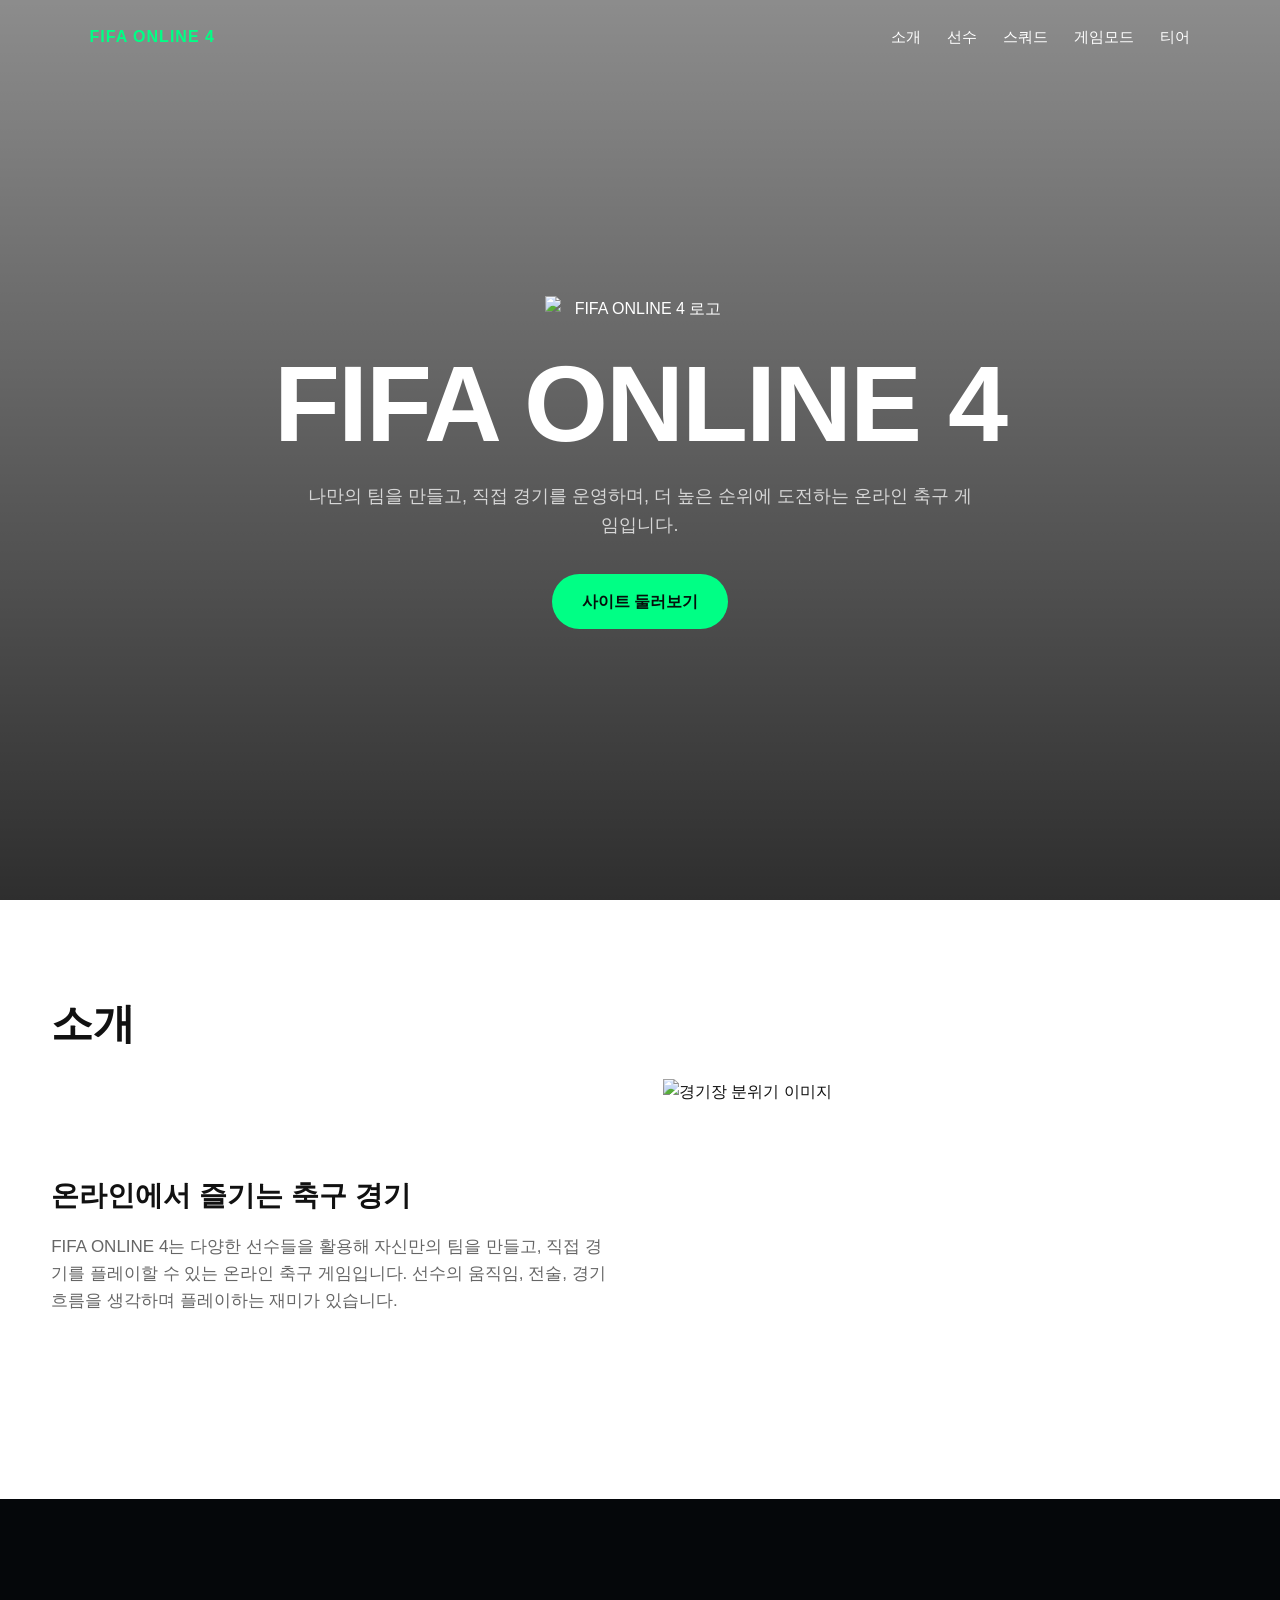
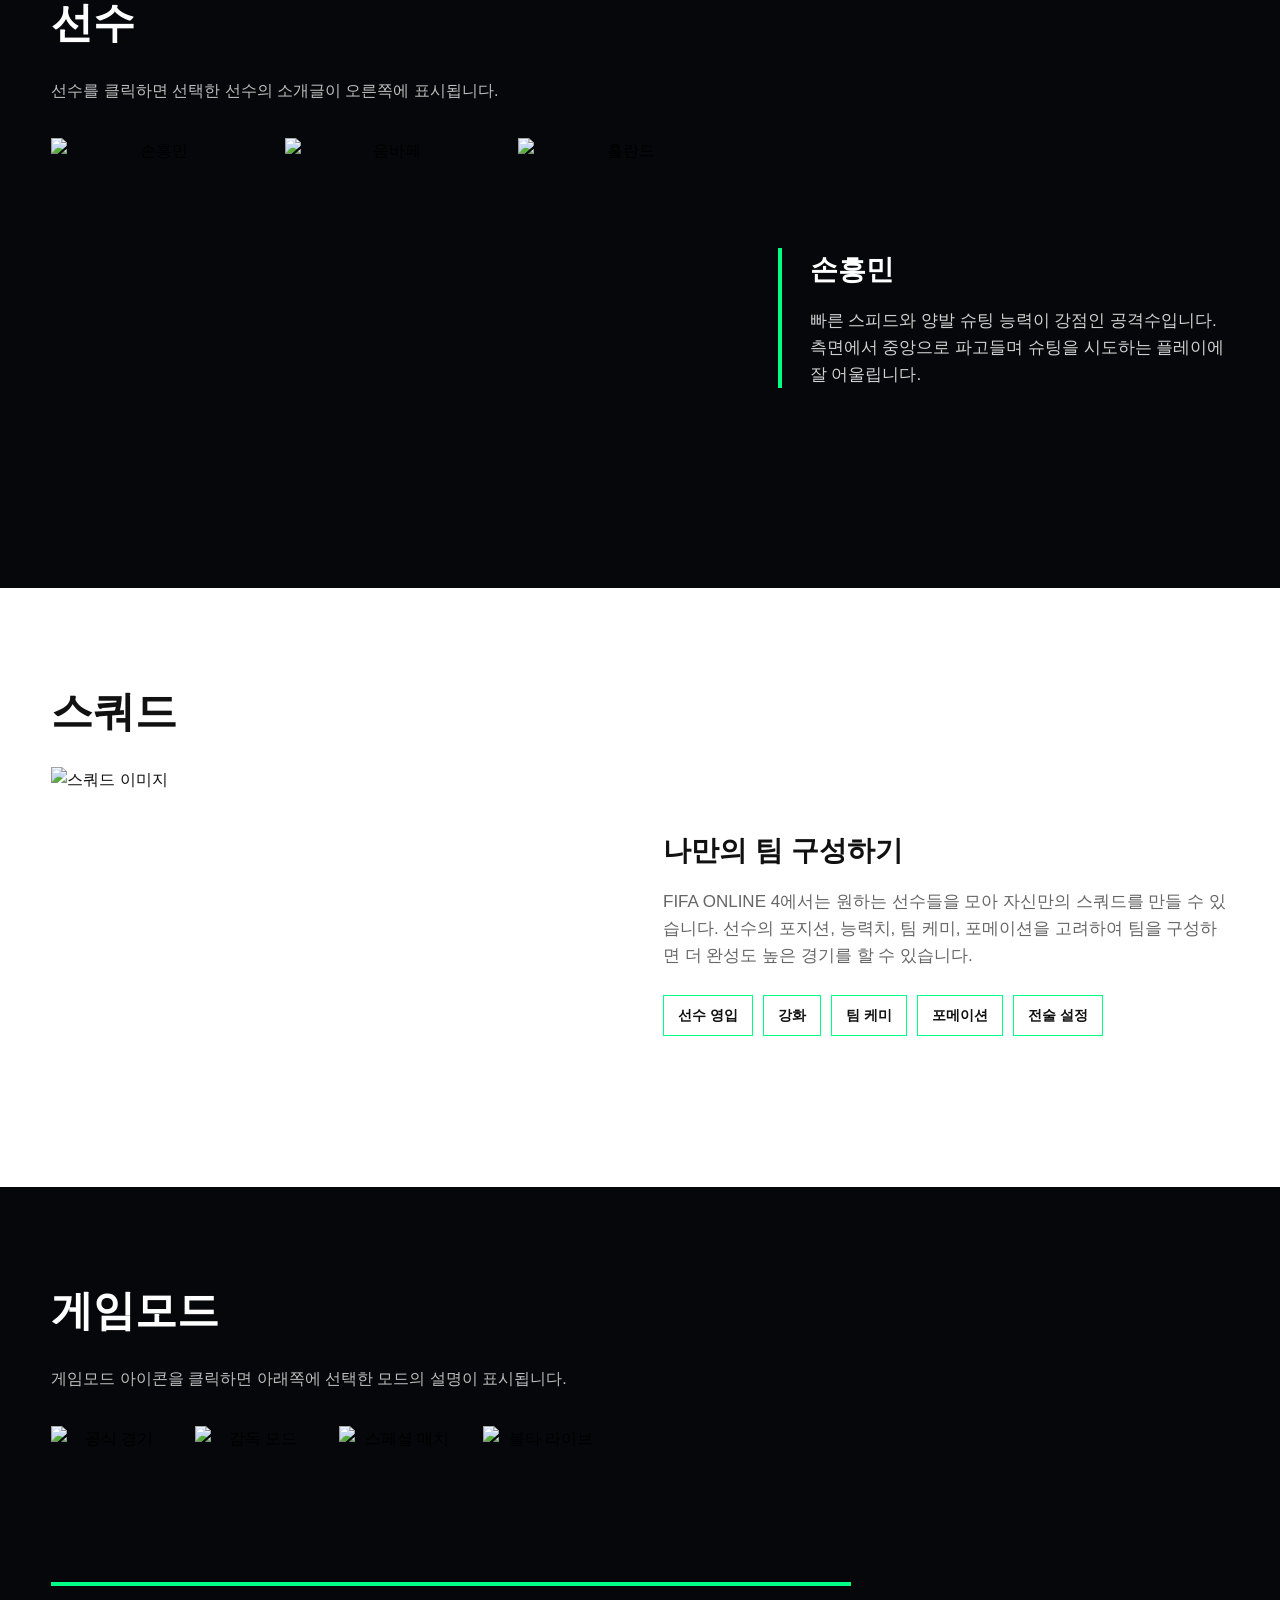
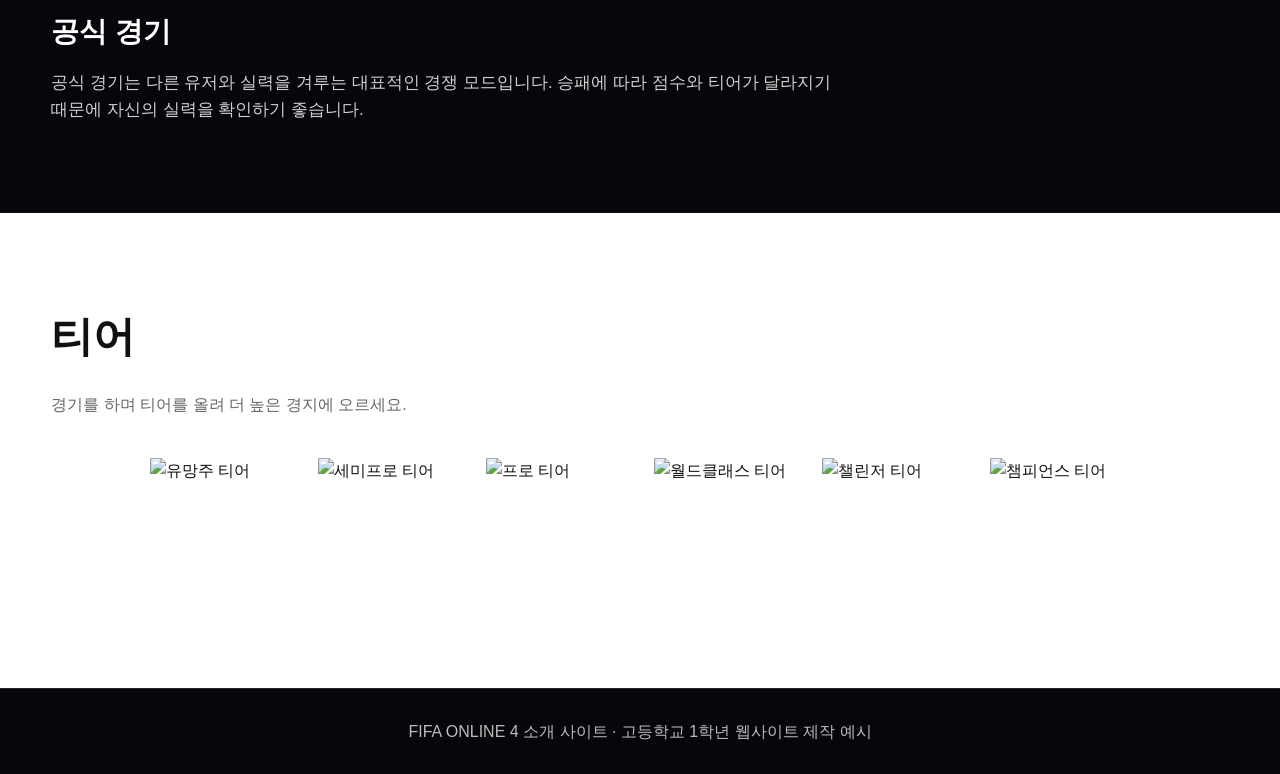
==== index.html @ 3ec8220f "Add files via upload" ====
<!DOCTYPE html>
<html lang="ko">

<head>
    <meta charset="UTF-8" />
    <meta name="viewport" content="width=device-width, initial-scale=1.0" />

    <title>FIFA ONLINE 4</title>

    <link rel="stylesheet" href="css/style.css" />
</head>

<body>
    <header class="hero" id="top">
        <nav class="navbar">
            <a href="#top" class="nav-logo">FIFA ONLINE 4</a>

            <ul class="nav-menu">
                <li><a href="#intro">소개</a></li>
                <li><a href="#players">선수</a></li>
                <li><a href="#squad">스쿼드</a></li>
                <li><a href="#modes">게임모드</a></li>
                <li><a href="#tier">티어</a></li>
            </ul>
        </nav>

        <div class="hero-content">
            <div class="main-logo-box">
                <img src="images/fifa-online4-logo.png" alt="FIFA ONLINE 4 로고" />
            </div>

            <h1>FIFA ONLINE 4</h1>

            <p class="hero-description">
                나만의 팀을 만들고, 직접 경기를 운영하며, 더 높은 순위에 도전하는 온라인 축구 게임입니다.
            </p>

            <a href="#intro" class="hero-button">사이트 둘러보기</a>
        </div>
    </header>

    <main>
        <section class="section light-section" id="intro">
            <div class="section-inner">
                <div class="section-title">
                    <h2>소개</h2>
                </div>

                <div class="intro-layout">
                    <div class="intro-text">
                        <h3>온라인에서 즐기는 축구 경기</h3>
                        <p>
                            FIFA ONLINE 4는 다양한 선수들을 활용해 자신만의 팀을 만들고,
                            직접 경기를 플레이할 수 있는 온라인 축구 게임입니다.
                            선수의 움직임, 전술, 경기 흐름을 생각하며 플레이하는 재미가 있습니다.
                        </p>
                    </div>

                    <img src="images/intro-realism.jpg" alt="경기장 분위기 이미지" />
                </div>
            </div>
        </section>

        <section class="section dark-section" id="players">
            <div class="section-inner">
                <div class="section-title">
                    <h2>선수</h2>
                </div>

                <p class="section-description">
                    선수를 클릭하면 선택한 선수의 소개글이 오른쪽에 표시됩니다.
                </p>

                <div class="player-layout">
                    <div class="player-buttons">
                        <button class="player-button active" data-player="son">
                            <img src="images/son.png" alt="손흥민" />
                        </button>

                        <button class="player-button" data-player="mbappe">
                            <img src="images/mbappe.png" alt="음바페" />
                        </button>

                        <button class="player-button" data-player="haaland">
                            <img src="images/haaland.png" alt="홀란드" />
                        </button>
                    </div>

                    <div class="player-info" id="playerInfo">
                        <h3>손흥민</h3>
                        <p>
                            빠른 스피드와 양발 슈팅 능력이 강점인 공격수입니다.
                            측면에서 중앙으로 파고들며 슈팅을 시도하는 플레이에 잘 어울립니다.
                        </p>
                    </div>
                </div>
            </div>
        </section>

        <section class="section light-section" id="squad">
            <div class="section-inner">
                <div class="section-title">
                    <h2>스쿼드</h2>
                </div>

                <div class="squad-layout">
                    <img src="images/squad-growth.png" alt="스쿼드 이미지" />

                    <div class="squad-text">
                        <h3>나만의 팀 구성하기</h3>
                        <p>
                            FIFA ONLINE 4에서는 원하는 선수들을 모아 자신만의 스쿼드를 만들 수 있습니다.
                            선수의 포지션, 능력치, 팀 케미, 포메이션을 고려하여 팀을 구성하면
                            더 완성도 높은 경기를 할 수 있습니다.
                        </p>

                        <div class="tag-wrap">
                            <span>선수 영입</span>
                            <span>강화</span>
                            <span>팀 케미</span>
                            <span>포메이션</span>
                            <span>전술 설정</span>
                        </div>
                    </div>
                </div>
            </div>
        </section>

        <section class="section dark-section" id="modes">
            <div class="section-inner">
                <div class="section-title">
                    <h2>게임모드</h2>
                </div>

                <p class="section-description">
                    게임모드 아이콘을 클릭하면 아래쪽에 선택한 모드의 설명이 표시됩니다.
                </p>

                <div class="mode-buttons">
                    <button class="mode-button active" data-mode="rank">
                        <img src="images/rank-match.png" alt="공식 경기" />
                    </button>

                    <button class="mode-button" data-mode="manager">
                        <img src="images/manager-mode.png" alt="감독 모드" />
                    </button>

                    <button class="mode-button" data-mode="special">
                        <img src="images/special-match.png" alt="스페셜 매치" />
                    </button>

                    <button class="mode-button" data-mode="volta">
                        <img src="images/volta-live.png" alt="볼타 라이브" />
                    </button>
                </div>

                <div class="mode-info" id="modeInfo">
                    <h3>공식 경기</h3>
                    <p>
                        공식 경기는 다른 유저와 실력을 겨루는 대표적인 경쟁 모드입니다.
                        승패에 따라 점수와 티어가 달라지기 때문에 자신의 실력을 확인하기 좋습니다.
                    </p>
                </div>
            </div>
        </section>

        <section class="section light-section" id="tier">
            <div class="section-inner">
                <div class="section-title">
                    <h2>티어</h2>
                </div>

                <p class="section-description">
                    경기를 하며 티어를 올려 더 높은 경지에 오르세요.
                </p>

                <div class="tier-list">
                    <img src="images/rookie.png" alt="유망주 티어" />
                    <img src="images/semi-pro.png" alt="세미프로 티어" />
                    <img src="images/pro.png" alt="프로 티어" />
                    <img src="images/world-class.png" alt="월드클래스 티어" />
                    <img src="images/challenger.png" alt="챌린저 티어" />
                    <img src="images/champions.png" alt="챔피언스 티어" />
                </div>
            </div>
        </section>
    </main>

    <footer class="footer">
        <p>FIFA ONLINE 4 소개 사이트 · 고등학교 1학년 웹사이트 제작 예시</p>
    </footer>

    <script src="js/script.js"></script>
</body>

</html>
---- css/style.css ----
:root {
    --main-color: #FFFFFF;
    --point-color: #00FF85;

    --black-color: #05070A;
    --white-color: #FFFFFF;
    --dark-text: #111111;
    --gray-text: #666666;
    --light-gray: #E8E8E8;
}

* {
    margin: 0;
    padding: 0;
    box-sizing: border-box;
}

html {
    scroll-behavior: smooth;
}

body {
    font-family: Arial, "Noto Sans KR", sans-serif;
    line-height: 1.6;
}

a {
    color: inherit;
    text-decoration: none;
}

button {
    font: inherit;
    background: none;
    border: none;
    cursor: pointer;
}

img {
    display: block;
    width: 100%;
}

.hero {
    min-height: 100vh;
    padding: 24px 7%;
    background:
        linear-gradient(rgba(0, 0, 0, 0.45), rgba(0, 0, 0, 0.82)),
        url("../images/background.png") center / cover no-repeat;
    color: var(--main-color);
    display: flex;
    flex-direction: column;
}

.navbar {
    display: flex;
    justify-content: space-between;
    align-items: center;
    gap: 24px;
}

.nav-logo {
    color: var(--point-color);
    font-weight: 900;
    letter-spacing: 1px;
}

.nav-menu {
    list-style: none;
    display: flex;
    gap: 26px;
    font-size: 15px;
}

.nav-menu a {
    color: var(--main-color);
    transition: color 0.2s ease;
}

.nav-menu a:hover {
    color: var(--point-color);
}

.hero-content {
    flex: 1;
    max-width: 850px;
    margin: 0 auto;
    text-align: center;

    display: flex;
    flex-direction: column;
    align-items: center;
    justify-content: center;
}

.main-logo-box {
    width: 190px;
    margin-bottom: 28px;
}

.main-logo-box img {
    object-fit: contain;
}

.hero h1 {
    font-size: clamp(48px, 9vw, 108px);
    line-height: 1;
    font-weight: 900;
    margin-bottom: 24px;
    letter-spacing: -2px;
}

.hero-description {
    max-width: 680px;
    color: #D7D7D7;
    font-size: 18px;
    margin-bottom: 34px;
}

.hero-button {
    display: inline-block;
    padding: 15px 30px;
    background-color: var(--point-color);
    color: #05100B;
    font-weight: 900;
    border-radius: 999px;
    transition: transform 0.2s ease, box-shadow 0.2s ease;
}

.hero-button:hover {
    transform: translateY(-4px);
    box-shadow: 0 15px 35px rgba(0, 255, 133, 0.25);
}

.section {
    padding: 90px 0;
}

.section-inner {
    width: min(1180px, 92%);
    margin: 0 auto;
}

.light-section {
    background-color: var(--white-color);
    color: var(--dark-text);
}

.dark-section {
    background-color: var(--black-color);
    color: var(--main-color);
}

.section-title {
    margin-bottom: 22px;
}

.section-title h2 {
    font-size: 42px;
    font-weight: 900;
}

.section-description {
    max-width: 760px;
    margin-bottom: 34px;
    color: var(--gray-text);
}

.dark-section .section-description {
    color: #BDBDBD;
}

.intro-layout,
.squad-layout {
    display: grid;
    grid-template-columns: 1fr 1fr;
    gap: 46px;
    align-items: center;
}

.intro-text h3,
.squad-text h3,
.player-info h3,
.mode-info h3 {
    font-size: 28px;
    margin-bottom: 14px;
}

.intro-text p,
.squad-text p,
.player-info p,
.mode-info p {
    font-size: 17px;
    color: var(--gray-text);
}

.dark-section .player-info p,
.dark-section .mode-info p {
    color: #D0D0D0;
}

.intro-layout img,
.squad-layout img {
    height: 330px;
    object-fit: cover;
}

.player-layout {
    display: grid;
    grid-template-columns: 1.2fr 0.8fr;
    gap: 50px;
    align-items: center;
}

.player-buttons {
    display: flex;
    gap: 24px;
}

.player-button {
    width: 31%;
    transition: opacity 0.2s ease, transform 0.2s ease;
}

.player-button img {
    height: 360px;
    object-fit: cover;
}

.player-button:hover {
    transform: translateY(-6px);
}

.player-button.active {
    opacity: 1;
}

.player-button.dimmed {
    opacity: 0.35;
}

.player-info {
    border-left: 4px solid var(--point-color);
    padding-left: 28px;
}

.tag-wrap {
    display: flex;
    flex-wrap: wrap;
    gap: 10px;
    margin-top: 26px;
}

.tag-wrap span {
    padding: 8px 14px;
    border: 1px solid var(--point-color);
    color: var(--dark-text);
    font-weight: 800;
    font-size: 14px;
}

.mode-buttons {
    display: flex;
    gap: 24px;
    flex-wrap: wrap;
    margin-bottom: 36px;
}

.mode-button {
    width: 120px;
    height: 120px;
    transition: opacity 0.2s ease, transform 0.2s ease;
}

.mode-button img {
    width: 100%;
    height: 100%;
    object-fit: contain;
}

.mode-button:hover {
    transform: translateY(-6px);
}

.mode-button.active {
    opacity: 1;
}

.mode-button.dimmed {
    opacity: 0.35;
}

.mode-info {
    max-width: 800px;
    border-top: 4px solid var(--point-color);
    padding-top: 24px;
}

.tier-list {
    display: flex;
    gap: 28px;
    align-items: center;
    justify-content: center;
    flex-wrap: wrap;
    margin-top: 40px;
}

.tier-list img {
    width: 140px;
    height: 140px;
    object-fit: contain;
    transition: none;
    transform: none;
}

.tier-list img:hover {
    transform: none;
}

.footer {
    padding: 30px 7%;
    text-align: center;
    background-color: var(--black-color);
    color: #BBBBBB;
    border-top: 1px solid rgba(255, 255, 255, 0.12);
}

@media (max-width: 900px) {
    .nav-menu {
        gap: 14px;
        font-size: 14px;
        flex-wrap: wrap;
        justify-content: flex-end;
    }

    .intro-layout,
    .squad-layout,
    .player-layout {
        grid-template-columns: 1fr;
    }

    .player-info {
        border-left: none;
        border-top: 4px solid var(--point-color);
        padding-left: 0;
        padding-top: 24px;
    }
}

@media (max-width: 640px) {
    .hero {
        padding: 18px 5%;
    }

    .navbar {
        align-items: flex-start;
    }

    .nav-menu {
        display: none;
    }

    .main-logo-box {
        width: 150px;
    }

    .hero-description {
        font-size: 16px;
    }

    .section {
        padding: 64px 0;
    }

    .section-title h2 {
        font-size: 34px;
    }

    .intro-layout img,
    .squad-layout img {
        height: 230px;
    }

    .player-buttons {
        gap: 12px;
    }

    .player-button img {
        height: 240px;
    }

    .mode-buttons {
        justify-content: center;
        gap: 18px;
    }

    .mode-button {
        width: 92px;
        height: 92px;
    }

    .tier-list {
        gap: 18px;
    }

    .tier-list img {
        width: 100px;
        height: 100px;
        transition: none;
        transform: none;
    }

    .tier-list img:hover {
        transform: none;
    }
}
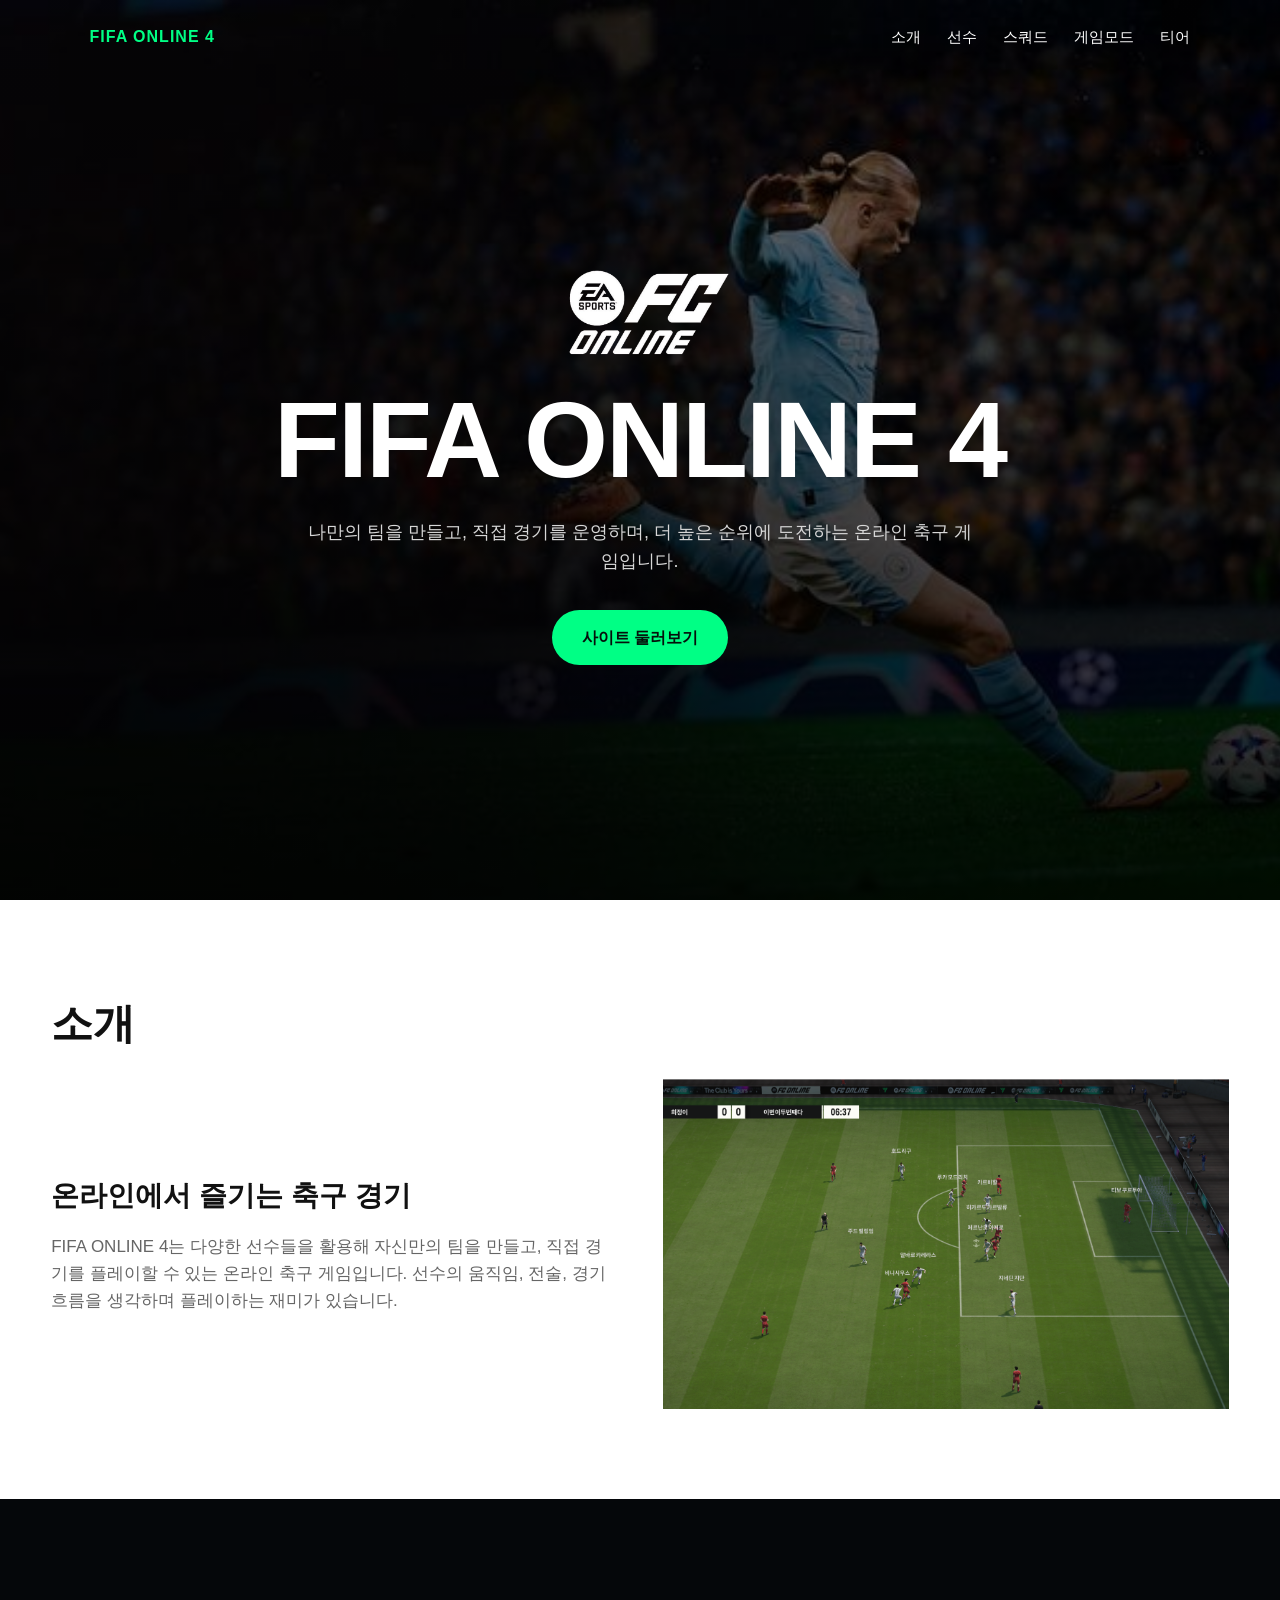
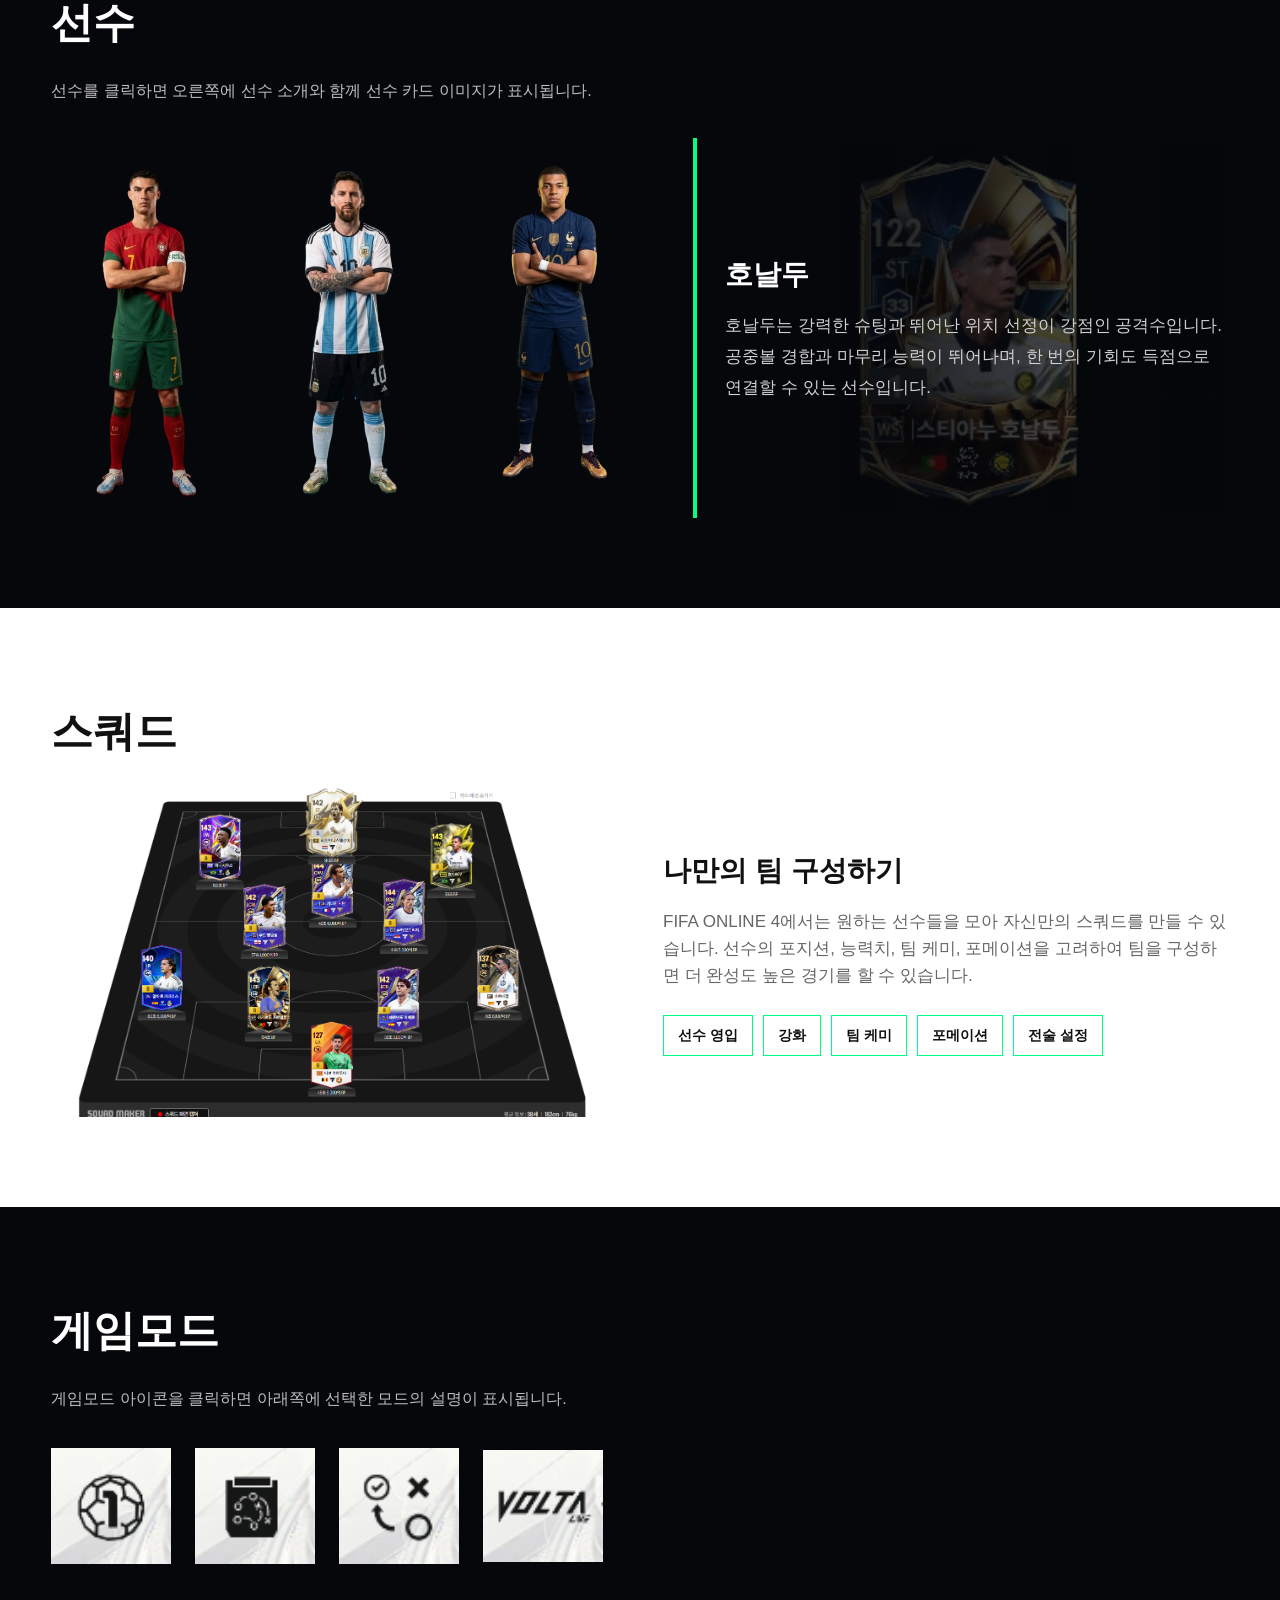
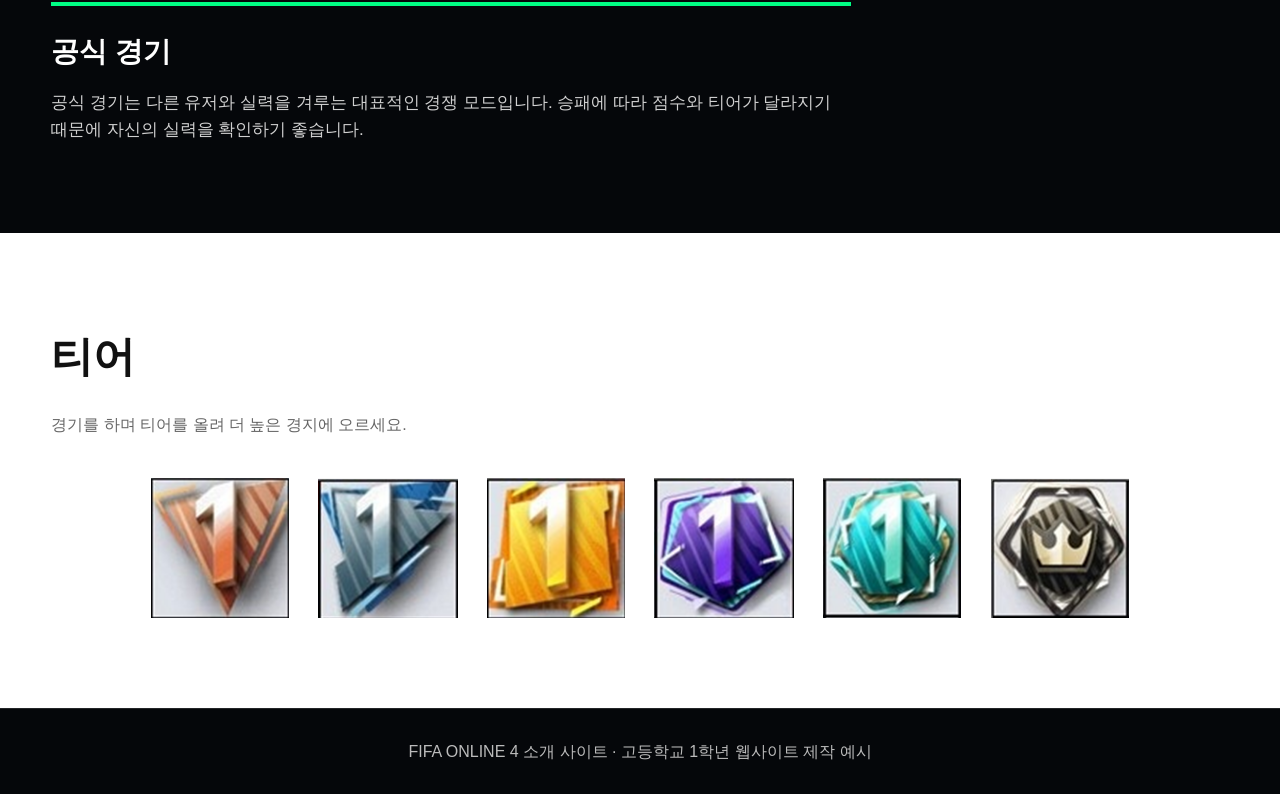
==== commit 1caa013a: "Add files via upload" ====
--- a/index.html
+++ b/index.html
@@ -68,30 +68,36 @@
                 </div>
 
                 <p class="section-description">
-                    선수를 클릭하면 선택한 선수의 소개글이 오른쪽에 표시됩니다.
+                    선수를 클릭하면 오른쪽에 선수 소개와 함께 선수 카드 이미지가 표시됩니다.
                 </p>
 
                 <div class="player-layout">
                     <div class="player-buttons">
-                        <button class="player-button active" data-player="son">
-                            <img src="images/son.png" alt="손흥민" />
+                        <button class="player-button active" data-player="ronaldo" aria-label="호날두 선택">
+                            <img src="images/ronaldo.png" alt="호날두" />
                         </button>
 
-                        <button class="player-button" data-player="mbappe">
+                        <button class="player-button" data-player="messi" aria-label="메시 선택">
+                            <img src="images/messi.png" alt="메시" />
+                        </button>
+
+                        <button class="player-button" data-player="mbappe" aria-label="음바페 선택">
                             <img src="images/mbappe.png" alt="음바페" />
                         </button>
-
-                        <button class="player-button" data-player="haaland">
-                            <img src="images/haaland.png" alt="홀란드" />
-                        </button>
                     </div>
 
                     <div class="player-info" id="playerInfo">
-                        <h3>손흥민</h3>
-                        <p>
-                            빠른 스피드와 양발 슈팅 능력이 강점인 공격수입니다.
-                            측면에서 중앙으로 파고들며 슈팅을 시도하는 플레이에 잘 어울립니다.
-                        </p>
+                        <div class="player-card-bg">
+                            <img id="playerCardImage" src="images/ronaldo-card.png" alt="호날두 선수 카드" class="animate" />
+                        </div>
+
+                        <div class="player-info-content">
+                            <h3>호날두</h3>
+                            <p>
+                                호날두는 강력한 슈팅과 뛰어난 위치 선정이 강점인 공격수입니다.
+                                공중볼 경합과 마무리 능력이 뛰어나며, 한 번의 기회도 득점으로 연결할 수 있는 선수입니다.
+                            </p>
+                        </div>
                     </div>
                 </div>
             </div>
@@ -137,19 +143,19 @@
                 </p>
 
                 <div class="mode-buttons">
-                    <button class="mode-button active" data-mode="rank">
+                    <button class="mode-button active" data-mode="rank" aria-label="공식 경기 선택">
                         <img src="images/rank-match.png" alt="공식 경기" />
                     </button>
 
-                    <button class="mode-button" data-mode="manager">
+                    <button class="mode-button" data-mode="manager" aria-label="감독 모드 선택">
                         <img src="images/manager-mode.png" alt="감독 모드" />
                     </button>
 
-                    <button class="mode-button" data-mode="special">
+                    <button class="mode-button" data-mode="special" aria-label="스페셜 매치 선택">
                         <img src="images/special-match.png" alt="스페셜 매치" />
                     </button>
 
-                    <button class="mode-button" data-mode="volta">
+                    <button class="mode-button" data-mode="volta" aria-label="볼타 라이브 선택">
                         <img src="images/volta-live.png" alt="볼타 라이브" />
                     </button>
                 </div>
--- a/css/style.css
+++ b/css/style.css
@@ -180,7 +180,7 @@
 
 .intro-text h3,
 .squad-text h3,
-.player-info h3,
+.player-info-content h3,
 .mode-info h3 {
     font-size: 28px;
     margin-bottom: 14px;
@@ -188,13 +188,11 @@
 
 .intro-text p,
 .squad-text p,
-.player-info p,
 .mode-info p {
     font-size: 17px;
     color: var(--gray-text);
 }
 
-.dark-section .player-info p,
 .dark-section .mode-info p {
     color: #D0D0D0;
 }
@@ -207,7 +205,7 @@
 
 .player-layout {
     display: grid;
-    grid-template-columns: 1.2fr 0.8fr;
+    grid-template-columns: 1.05fr 0.95fr;
     gap: 50px;
     align-items: center;
 }
@@ -240,8 +238,78 @@
 }
 
 .player-info {
+    position: relative;
+    min-height: 380px;
+    overflow: hidden;
     border-left: 4px solid var(--point-color);
     padding-left: 28px;
+    display: flex;
+    align-items: center;
+    isolation: isolate;
+}
+
+.player-info::before {
+    content: "";
+    position: absolute;
+    inset: 0;
+    background: linear-gradient(90deg,
+            rgba(5, 7, 10, 0.96) 0%,
+            rgba(5, 7, 10, 0.84) 45%,
+            rgba(5, 7, 10, 0.58) 100%);
+    z-index: 2;
+    pointer-events: none;
+}
+
+.player-card-bg {
+    position: absolute;
+    inset: 0;
+    display: flex;
+    align-items: flex-end;
+    justify-content: center;
+    z-index: 1;
+    pointer-events: none;
+}
+
+.player-card-bg img {
+    width: 100%;
+    max-width: 340px;
+    height: 100%;
+    object-fit: contain;
+    object-position: center bottom;
+    opacity: 1;
+    transform: translateY(80px);
+}
+
+.player-card-bg img.animate {
+    animation: playerCardRise 0.7s ease forwards;
+}
+
+@keyframes playerCardRise {
+    from {
+        opacity: 0;
+        transform: translateY(80px);
+    }
+
+    to {
+        opacity: 1;
+        transform: translateY(0);
+    }
+}
+
+.player-info-content {
+    position: relative;
+    z-index: 3;
+    max-width: 520px;
+}
+
+.player-info-content h3 {
+    color: var(--main-color);
+}
+
+.player-info-content p {
+    font-size: 17px;
+    line-height: 1.8;
+    color: #D0D0D0;
 }
 
 .tag-wrap {
@@ -344,6 +412,7 @@
         border-top: 4px solid var(--point-color);
         padding-left: 0;
         padding-top: 24px;
+        min-height: 320px;
     }
 }
 
@@ -387,6 +456,14 @@
 
     .player-button img {
         height: 240px;
+    }
+
+    .player-info {
+        min-height: 280px;
+    }
+
+    .player-card-bg img {
+        max-width: 240px;
     }
 
     .mode-buttons {
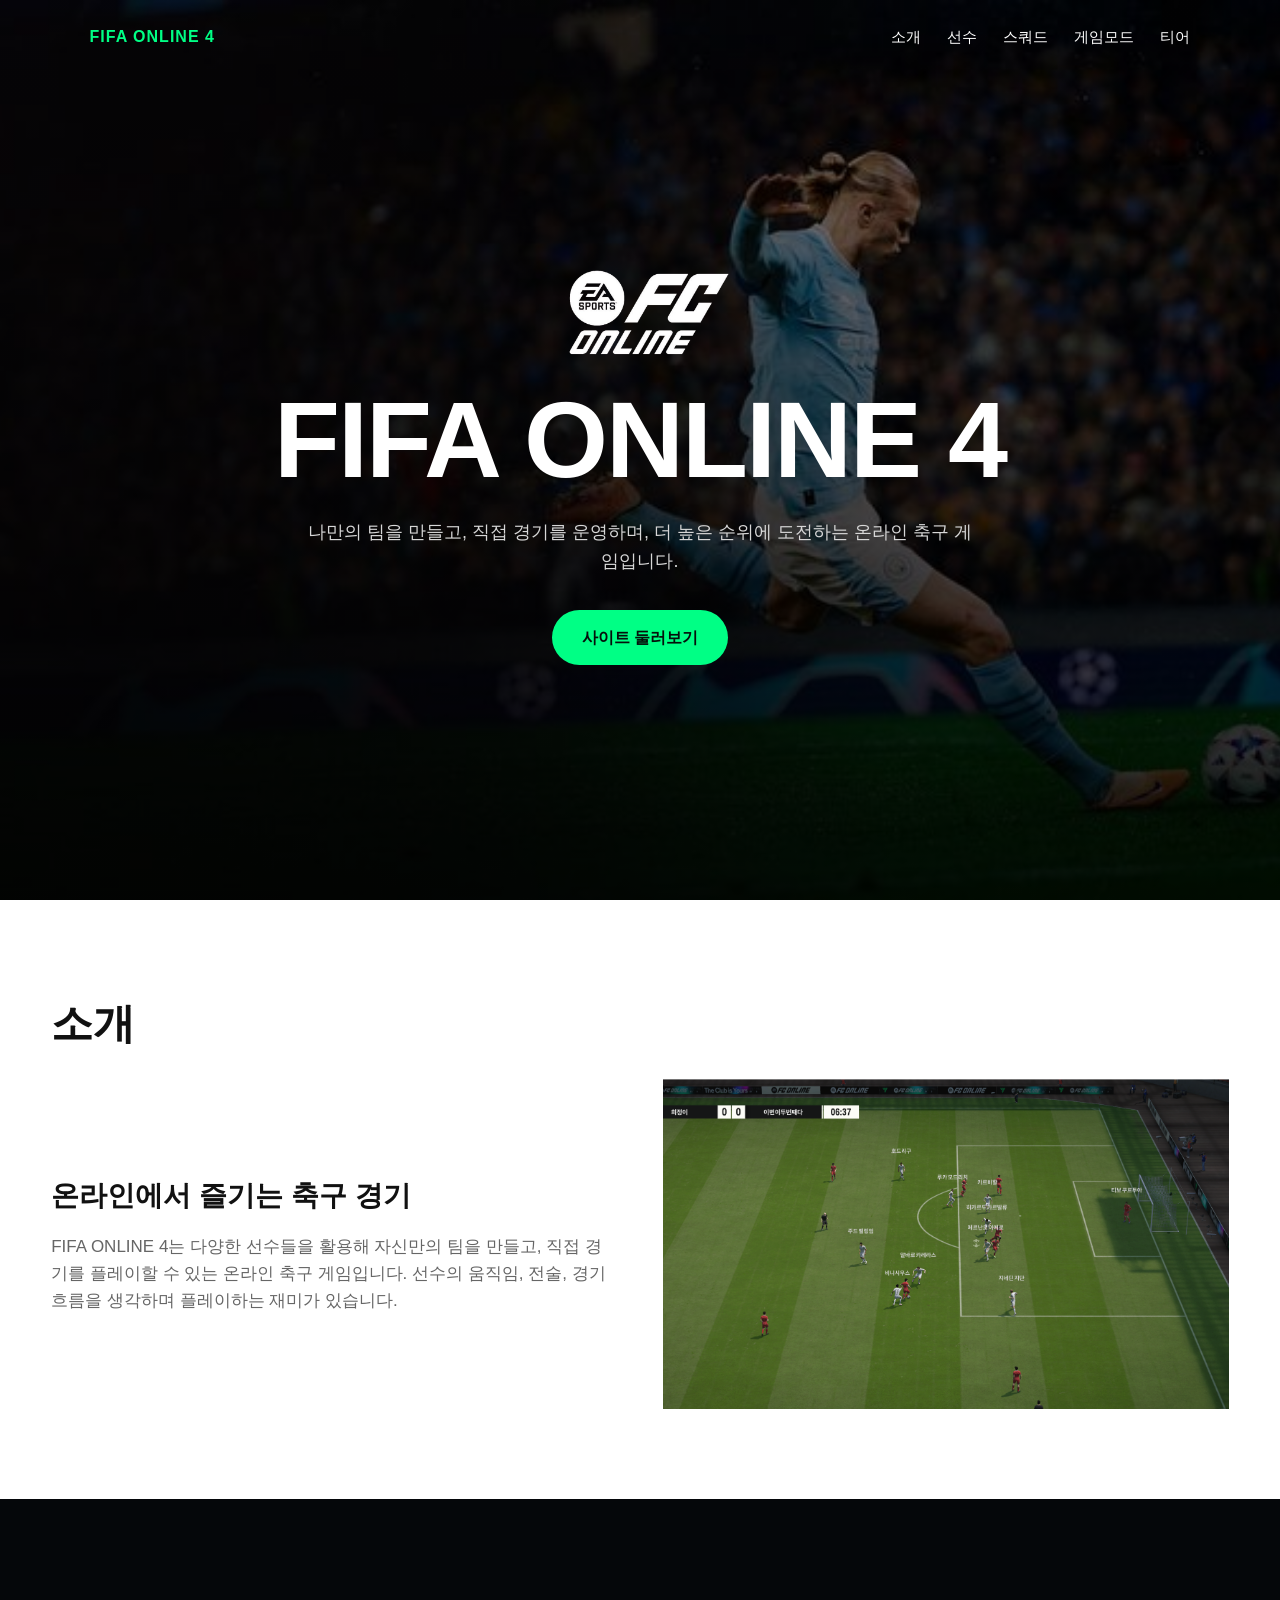
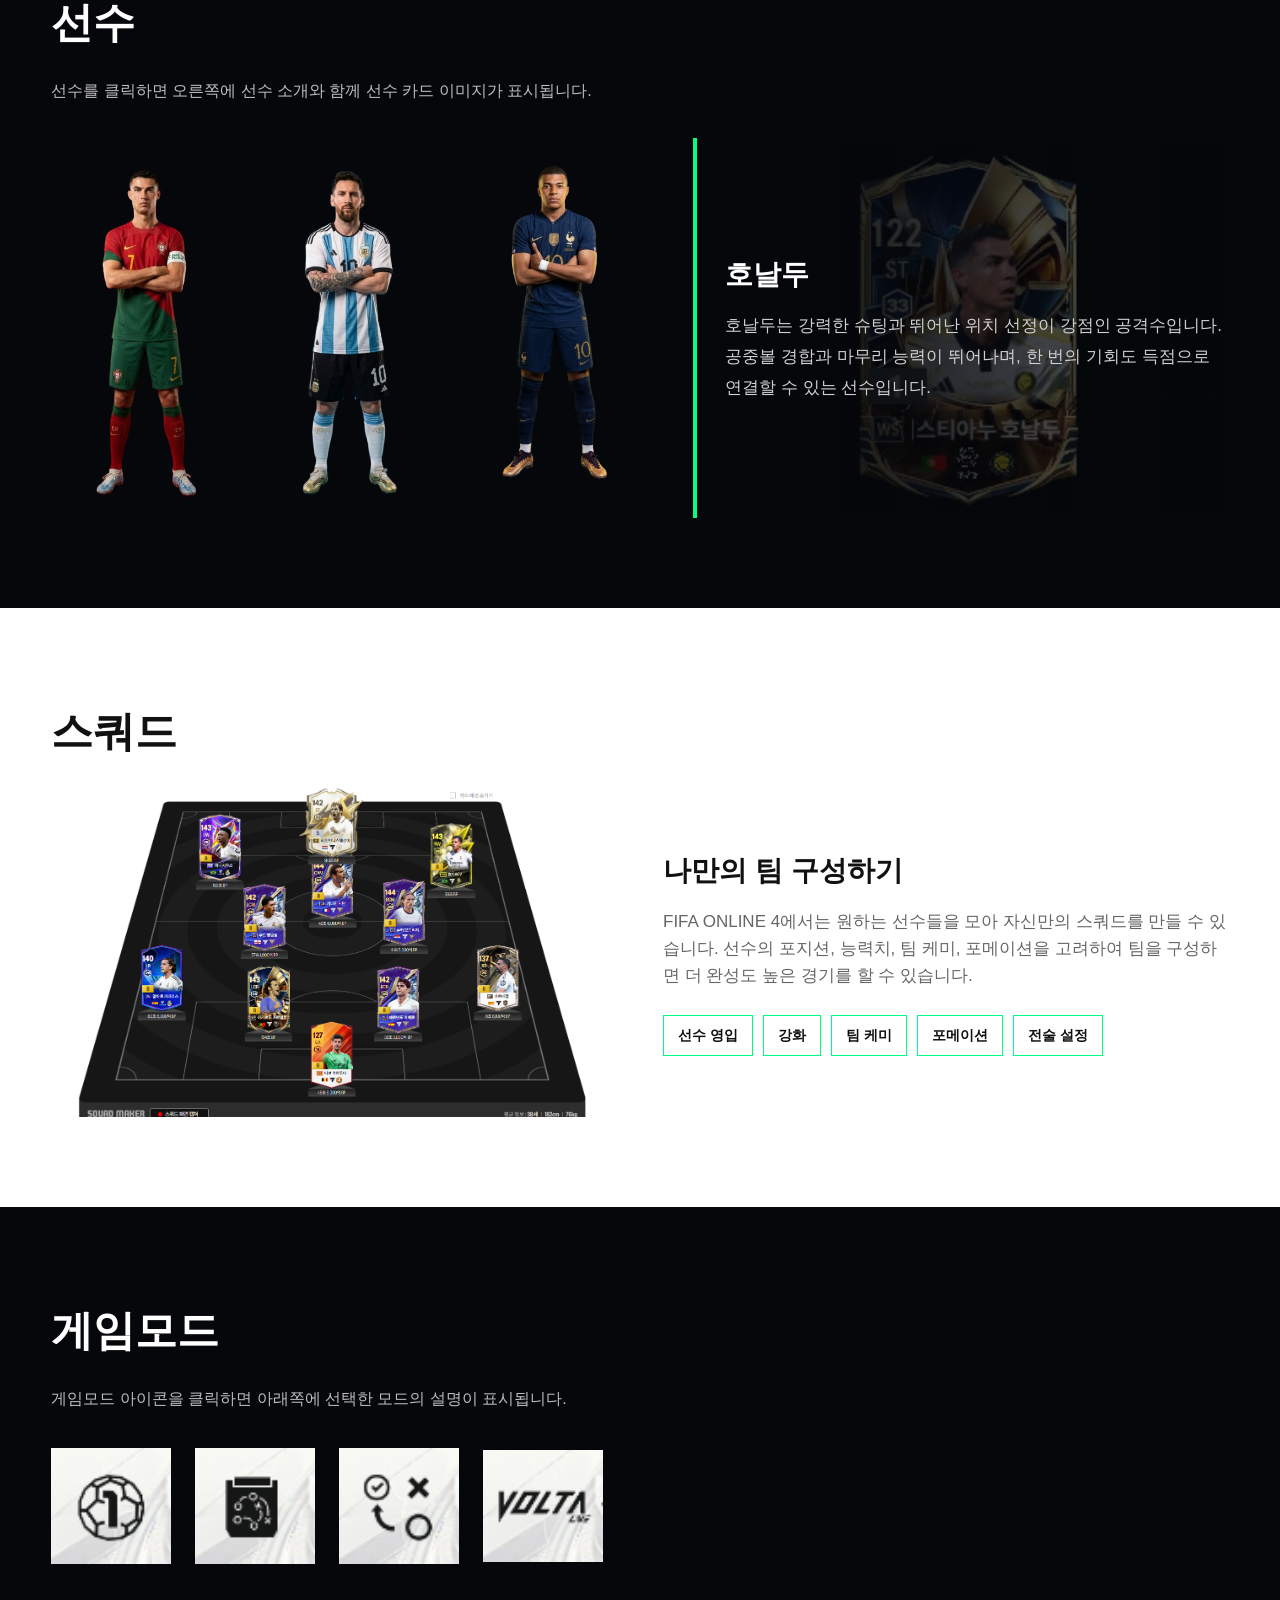
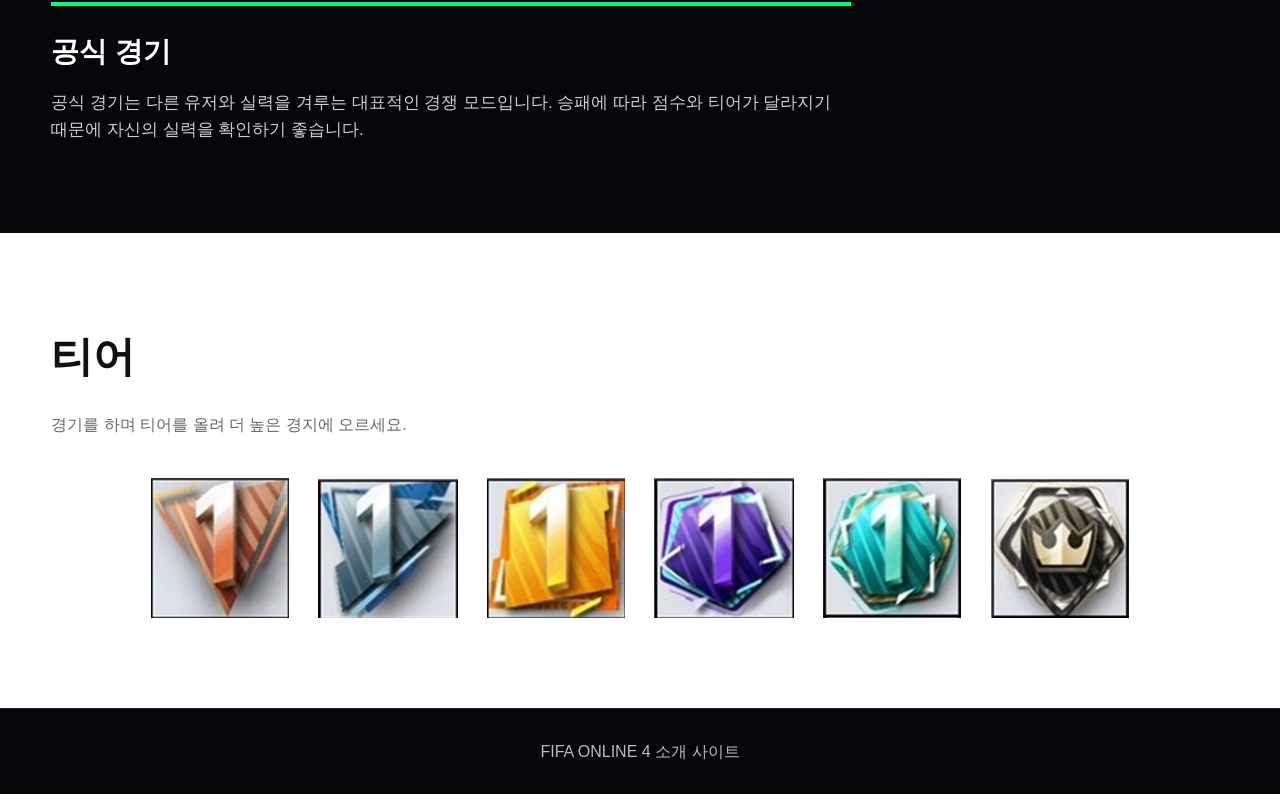
==== commit 3a3bad94: "index.html" ====
--- a/index.html
+++ b/index.html
@@ -193,10 +193,10 @@
     </main>
 
     <footer class="footer">
-        <p>FIFA ONLINE 4 소개 사이트 · 고등학교 1학년 웹사이트 제작 예시</p>
+        <p>FIFA ONLINE 4 소개 사이트</p>
     </footer>
 
     <script src="js/script.js"></script>
 </body>
 
-</html>+</html>
